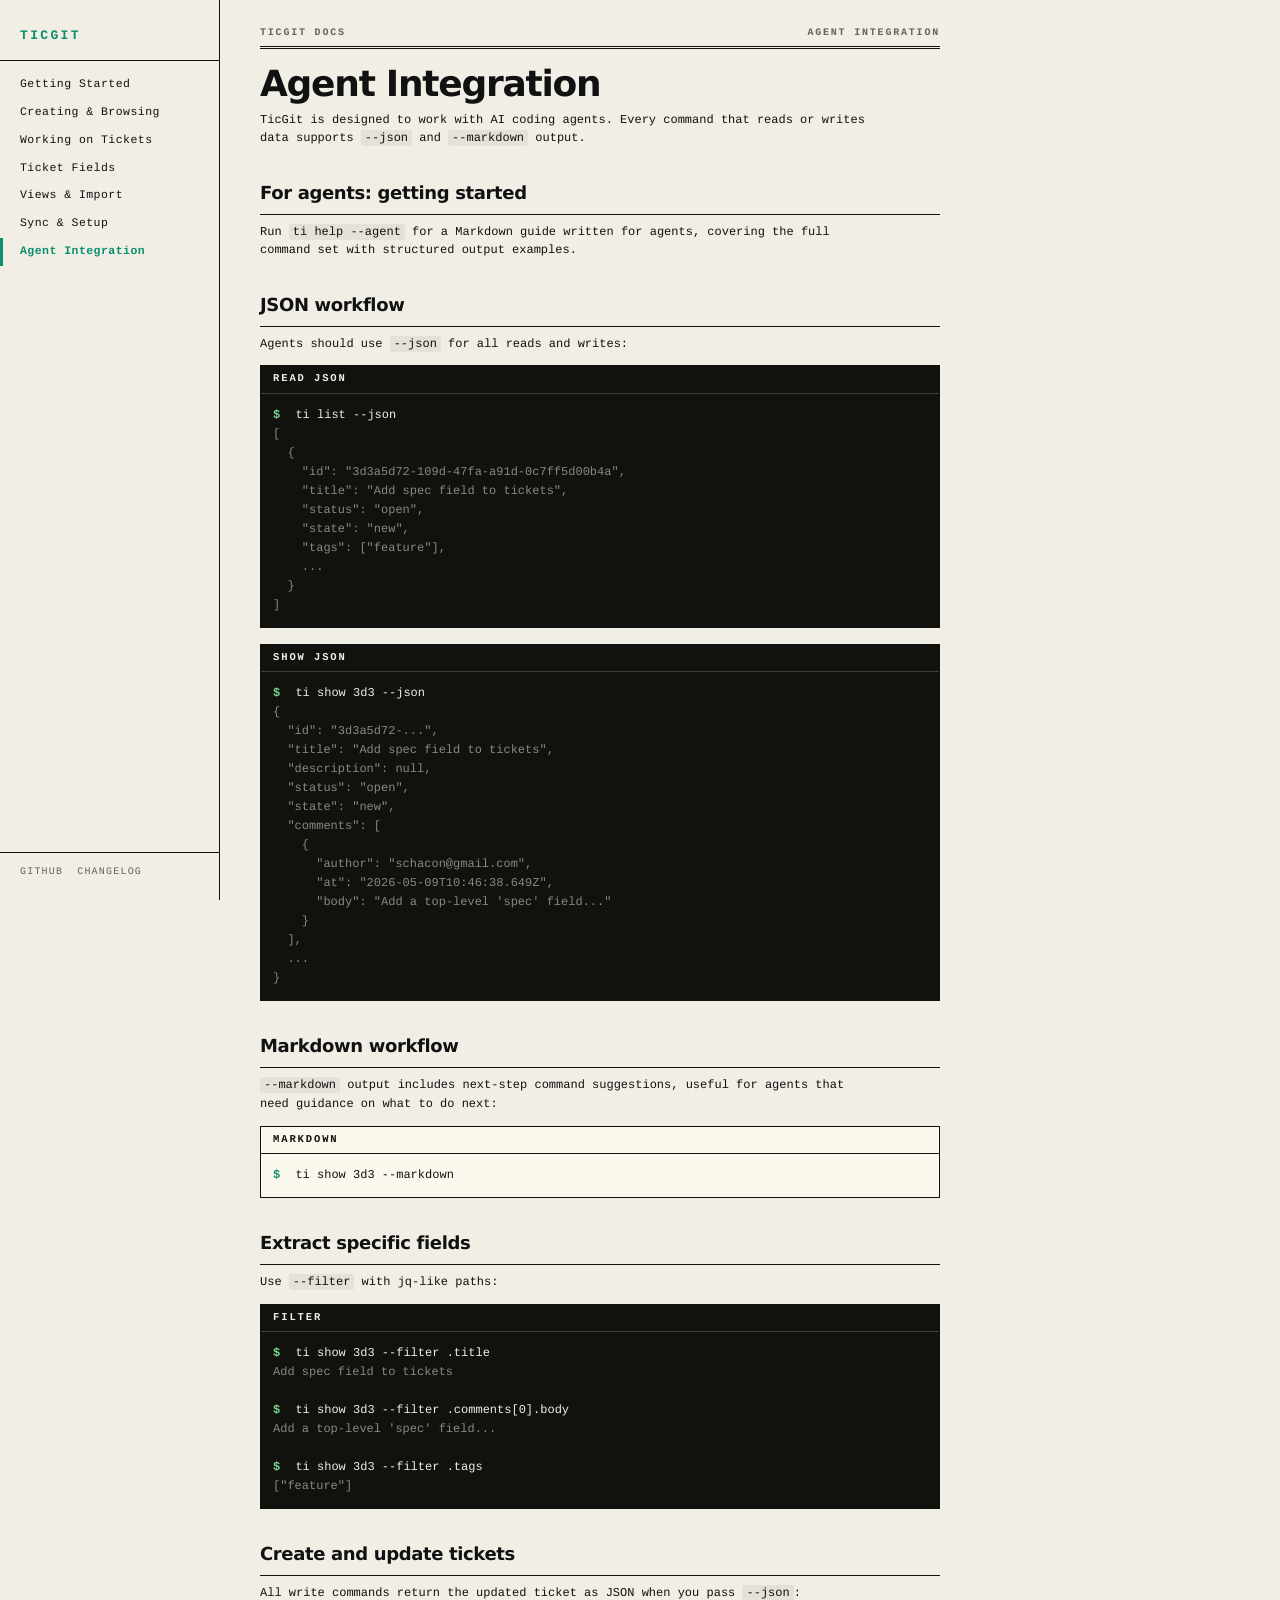
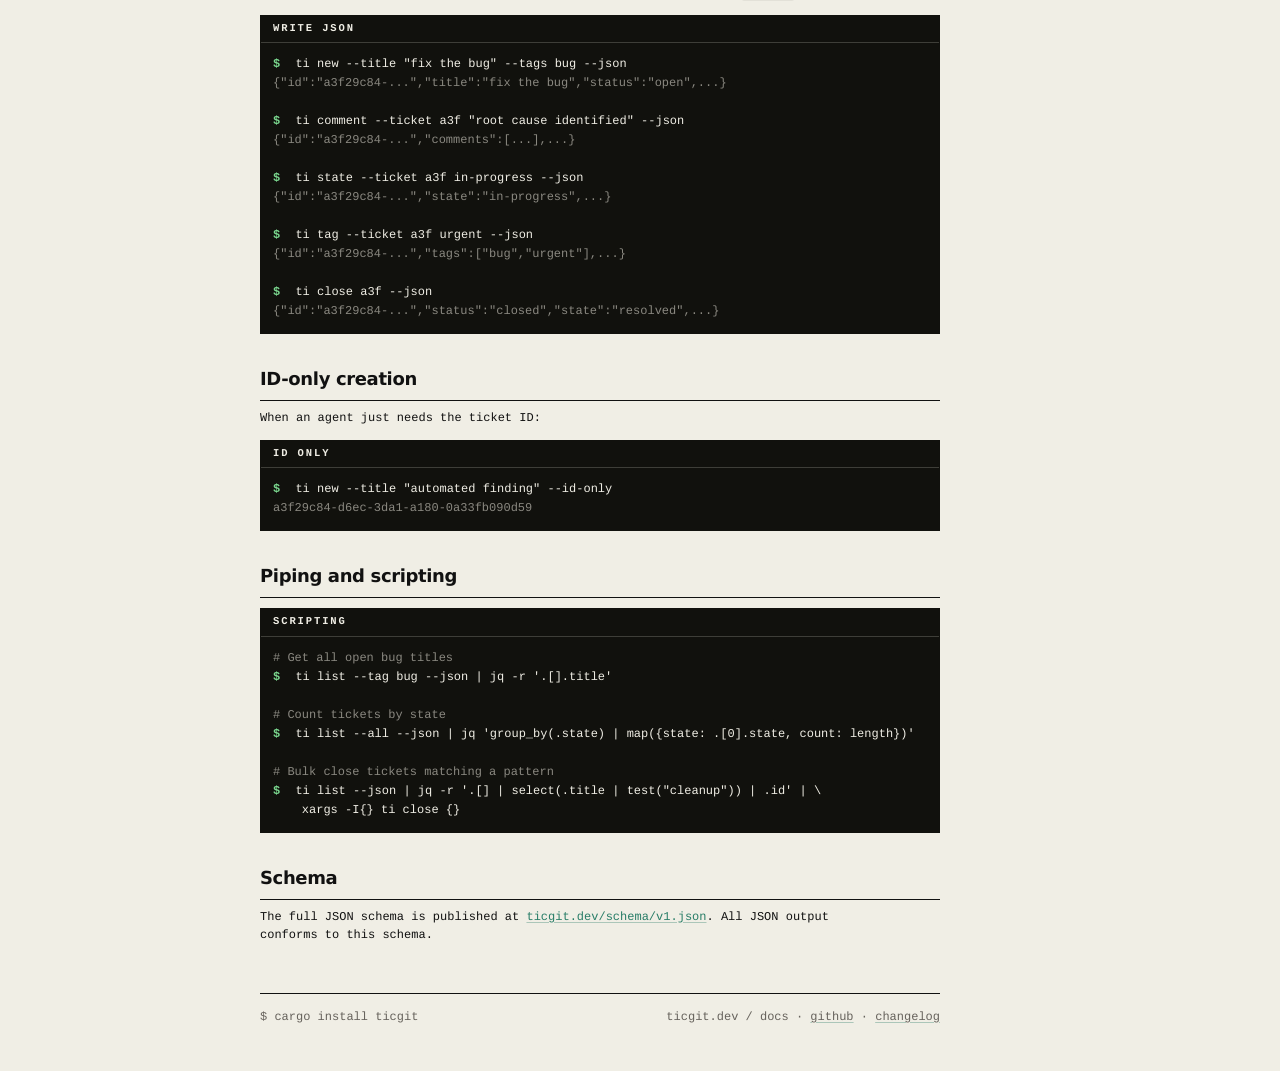
==== docs/docs/agents.html @ 960b979c "Redo docs as HTML pages with sidebar navigation Replaces the markdown files with styled HTML pages m" ====
<!doctype html>
<html lang="en">
  <head>
    <meta charset="utf-8" />
    <meta name="viewport" content="width=device-width, initial-scale=1" />
    <title>agent integration - ticgit docs</title>
    <link rel="stylesheet" href="style.css" />
  </head>
  <body>
    <button class="menu-toggle" onclick="document.querySelector('.sidebar').classList.toggle('open')">MENU</button>
    <div class="layout">
      <nav class="sidebar">
        <a class="sidebar-title" href="../index.html">TICGIT</a>
        <ul>
          <li><a href="getting-started.html">Getting Started</a></li>
          <li><a href="creating-tickets.html">Creating &amp; Browsing</a></li>
          <li><a href="working-on-tickets.html">Working on Tickets</a></li>
          <li><a href="ticket-fields.html">Ticket Fields</a></li>
          <li><a href="views-and-import.html">Views &amp; Import</a></li>
          <li><a href="sync-and-setup.html">Sync &amp; Setup</a></li>
          <li class="active"><a href="agents.html">Agent Integration</a></li>
        </ul>
        <div class="sidebar-footer">
          <a href="https://github.com/schacon/ticgit">github</a>
          <a href="https://github.com/schacon/ticgit/releases">changelog</a>
        </div>
      </nav>

      <main class="content">
        <header class="doc-header">
          <div class="topline">
            <span>TICGIT DOCS</span>
            <span>AGENT INTEGRATION</span>
          </div>
        </header>

        <h1>Agent Integration</h1>
        <p>TicGit is designed to work with AI coding agents. Every command that reads or writes data supports <code>--json</code> and <code>--markdown</code> output.</p>

        <h2>For agents: getting started</h2>
        <p>Run <code>ti help --agent</code> for a Markdown guide written for agents, covering the full command set with structured output examples.</p>

        <h2>JSON workflow</h2>
        <p>Agents should use <code>--json</code> for all reads and writes:</p>

        <div class="terminal dark">
          <div class="term-header"><span>READ JSON</span></div>
          <div class="term-body">
            <div class="line"><span class="prompt">$</span> ti list --json</div>
            <div class="line dim">[</div>
            <div class="line dim">&nbsp;&nbsp;{</div>
            <div class="line dim">&nbsp;&nbsp;&nbsp;&nbsp;"id": "3d3a5d72-109d-47fa-a91d-0c7ff5d00b4a",</div>
            <div class="line dim">&nbsp;&nbsp;&nbsp;&nbsp;"title": "Add spec field to tickets",</div>
            <div class="line dim">&nbsp;&nbsp;&nbsp;&nbsp;"status": "open",</div>
            <div class="line dim">&nbsp;&nbsp;&nbsp;&nbsp;"state": "new",</div>
            <div class="line dim">&nbsp;&nbsp;&nbsp;&nbsp;"tags": ["feature"],</div>
            <div class="line dim">&nbsp;&nbsp;&nbsp;&nbsp;...</div>
            <div class="line dim">&nbsp;&nbsp;}</div>
            <div class="line dim">]</div>
          </div>
        </div>

        <div class="terminal dark">
          <div class="term-header"><span>SHOW JSON</span></div>
          <div class="term-body">
            <div class="line"><span class="prompt">$</span> ti show 3d3 --json</div>
            <div class="line dim">{</div>
            <div class="line dim">&nbsp;&nbsp;"id": "3d3a5d72-...",</div>
            <div class="line dim">&nbsp;&nbsp;"title": "Add spec field to tickets",</div>
            <div class="line dim">&nbsp;&nbsp;"description": null,</div>
            <div class="line dim">&nbsp;&nbsp;"status": "open",</div>
            <div class="line dim">&nbsp;&nbsp;"state": "new",</div>
            <div class="line dim">&nbsp;&nbsp;"comments": [</div>
            <div class="line dim">&nbsp;&nbsp;&nbsp;&nbsp;{</div>
            <div class="line dim">&nbsp;&nbsp;&nbsp;&nbsp;&nbsp;&nbsp;"author": "schacon@gmail.com",</div>
            <div class="line dim">&nbsp;&nbsp;&nbsp;&nbsp;&nbsp;&nbsp;"at": "2026-05-09T10:46:38.649Z",</div>
            <div class="line dim">&nbsp;&nbsp;&nbsp;&nbsp;&nbsp;&nbsp;"body": "Add a top-level 'spec' field..."</div>
            <div class="line dim">&nbsp;&nbsp;&nbsp;&nbsp;}</div>
            <div class="line dim">&nbsp;&nbsp;],</div>
            <div class="line dim">&nbsp;&nbsp;...</div>
            <div class="line dim">}</div>
          </div>
        </div>

        <h2>Markdown workflow</h2>
        <p><code>--markdown</code> output includes next-step command suggestions, useful for agents that need guidance on what to do next:</p>

        <div class="terminal">
          <div class="term-header"><span>MARKDOWN</span></div>
          <div class="term-body">
            <div class="line"><span class="prompt">$</span> ti show 3d3 --markdown</div>
          </div>
        </div>

        <h2>Extract specific fields</h2>
        <p>Use <code>--filter</code> with jq-like paths:</p>

        <div class="terminal dark">
          <div class="term-header"><span>FILTER</span></div>
          <div class="term-body">
            <div class="line"><span class="prompt">$</span> ti show 3d3 --filter .title</div>
            <div class="line dim">Add spec field to tickets</div>
            <div class="line">&nbsp;</div>
            <div class="line"><span class="prompt">$</span> ti show 3d3 --filter .comments[0].body</div>
            <div class="line dim">Add a top-level 'spec' field...</div>
            <div class="line">&nbsp;</div>
            <div class="line"><span class="prompt">$</span> ti show 3d3 --filter .tags</div>
            <div class="line dim">["feature"]</div>
          </div>
        </div>

        <h2>Create and update tickets</h2>
        <p>All write commands return the updated ticket as JSON when you pass <code>--json</code>:</p>

        <div class="terminal dark">
          <div class="term-header"><span>WRITE JSON</span></div>
          <div class="term-body">
            <div class="line"><span class="prompt">$</span> ti new --title "fix the bug" --tags bug --json</div>
            <div class="line dim">{"id":"a3f29c84-...","title":"fix the bug","status":"open",...}</div>
            <div class="line">&nbsp;</div>
            <div class="line"><span class="prompt">$</span> ti comment --ticket a3f "root cause identified" --json</div>
            <div class="line dim">{"id":"a3f29c84-...","comments":[...],...}</div>
            <div class="line">&nbsp;</div>
            <div class="line"><span class="prompt">$</span> ti state --ticket a3f in-progress --json</div>
            <div class="line dim">{"id":"a3f29c84-...","state":"in-progress",...}</div>
            <div class="line">&nbsp;</div>
            <div class="line"><span class="prompt">$</span> ti tag --ticket a3f urgent --json</div>
            <div class="line dim">{"id":"a3f29c84-...","tags":["bug","urgent"],...}</div>
            <div class="line">&nbsp;</div>
            <div class="line"><span class="prompt">$</span> ti close a3f --json</div>
            <div class="line dim">{"id":"a3f29c84-...","status":"closed","state":"resolved",...}</div>
          </div>
        </div>

        <h2>ID-only creation</h2>
        <p>When an agent just needs the ticket ID:</p>

        <div class="terminal dark">
          <div class="term-header"><span>ID ONLY</span></div>
          <div class="term-body">
            <div class="line"><span class="prompt">$</span> ti new --title "automated finding" --id-only</div>
            <div class="line dim">a3f29c84-d6ec-3da1-a180-0a33fb090d59</div>
          </div>
        </div>

        <h2>Piping and scripting</h2>

        <div class="terminal dark">
          <div class="term-header"><span>SCRIPTING</span></div>
          <div class="term-body">
            <div class="line dim"># Get all open bug titles</div>
            <div class="line"><span class="prompt">$</span> ti list --tag bug --json | jq -r '.[].title'</div>
            <div class="line">&nbsp;</div>
            <div class="line dim"># Count tickets by state</div>
            <div class="line"><span class="prompt">$</span> ti list --all --json | jq 'group_by(.state) | map({state: .[0].state, count: length})'</div>
            <div class="line">&nbsp;</div>
            <div class="line dim"># Bulk close tickets matching a pattern</div>
            <div class="line"><span class="prompt">$</span> ti list --json | jq -r '.[] | select(.title | test("cleanup")) | .id' | \</div>
            <div class="line">&nbsp;&nbsp;&nbsp;&nbsp;xargs -I{} ti close {}</div>
          </div>
        </div>

        <h2>Schema</h2>
        <p>The full JSON schema is published at <a href="https://ticgit.dev/schema/v1.json">ticgit.dev/schema/v1.json</a>. All JSON output conforms to this schema.</p>

        <footer class="doc-footer">
          <span>$ cargo install ticgit</span>
          <span>ticgit.dev / docs &middot; <a href="https://github.com/schacon/ticgit">github</a> &middot; <a href="https://github.com/schacon/ticgit/releases">changelog</a></span>
        </footer>
      </main>
    </div>
  </body>
</html>
---- docs/docs/style.css ----
:root {
  --paper: #f0eee5;
  --card: #fbf9ee;
  --ink: #111;
  --muted: #66625c;
  --rule: #111;
  --green: #0b8f6f;
  --blue: #5da5d8;
  --mono:
    ui-monospace, SFMono-Regular, Menlo, Monaco, Consolas,
    "Liberation Mono", monospace;
  --sans:
    Inter, ui-sans-serif, system-ui, -apple-system, BlinkMacSystemFont,
    "Segoe UI", sans-serif;
  --sidebar-w: 220px;
}

* { box-sizing: border-box; }

html {
  background: var(--paper);
  color: var(--ink);
}

body {
  margin: 0;
  background: var(--paper);
  font-family: var(--mono);
  font-size: 12px;
  line-height: 1.55;
  -webkit-font-smoothing: antialiased;
  text-rendering: geometricPrecision;
}

/* ---------- layout ---------- */

.layout {
  display: flex;
  min-height: 100vh;
}

/* ---------- sidebar ---------- */

.sidebar {
  position: sticky;
  top: 0;
  align-self: flex-start;
  width: var(--sidebar-w);
  min-width: var(--sidebar-w);
  height: 100vh;
  padding: 26px 0 20px;
  border-right: 1px solid var(--rule);
  display: flex;
  flex-direction: column;
  overflow-y: auto;
}

.sidebar-title {
  display: block;
  padding: 0 20px 14px;
  font-weight: 700;
  font-size: 13px;
  letter-spacing: 0.18em;
  text-transform: uppercase;
  color: var(--green);
  text-decoration: none;
  border-bottom: 1px solid var(--rule);
}

.sidebar ul {
  list-style: none;
  margin: 0;
  padding: 10px 0;
  flex: 1;
}

.sidebar li {
  margin: 0;
}

.sidebar li a {
  display: block;
  padding: 5px 20px;
  color: var(--ink);
  text-decoration: none;
  font-size: 11.5px;
  letter-spacing: 0.04em;
}

.sidebar li a:hover {
  background: rgba(11, 143, 111, 0.08);
}

.sidebar li.active a {
  font-weight: 700;
  color: var(--green);
  border-left: 3px solid var(--green);
  padding-left: 17px;
}

.sidebar-footer {
  border-top: 1px solid var(--rule);
  padding: 12px 20px 0;
  display: flex;
  gap: 14px;
}

.sidebar-footer a {
  color: var(--muted);
  text-decoration: none;
  font-size: 10px;
  letter-spacing: 0.12em;
  text-transform: uppercase;
}

.sidebar-footer a:hover {
  color: var(--ink);
}

/* ---------- content ---------- */

.content {
  flex: 1;
  min-width: 0;
  max-width: 760px;
  padding: 26px 40px 44px;
}

.doc-header .topline {
  display: flex;
  justify-content: space-between;
  align-items: baseline;
  gap: 24px;
  border-bottom: 3px double var(--rule);
  padding-bottom: 4px;
  font-weight: 700;
  font-size: 10px;
  letter-spacing: 0.18em;
  text-transform: uppercase;
  color: var(--muted);
}

h1 {
  margin: 18px 0 8px;
  font-family: var(--sans);
  font-size: clamp(28px, 4vw, 36px);
  line-height: 1;
  letter-spacing: -0.035em;
  font-weight: 750;
}

h2 {
  margin: 32px 0 8px;
  font-family: var(--sans);
  font-size: 18px;
  font-weight: 700;
  letter-spacing: -0.02em;
  padding-bottom: 6px;
  border-bottom: 1px solid var(--rule);
}

h3 {
  margin: 20px 0 6px;
  font-family: var(--sans);
  font-size: 14px;
  font-weight: 700;
  letter-spacing: -0.01em;
  color: var(--muted);
  text-transform: uppercase;
  letter-spacing: 0.08em;
  font-size: 11px;
}

p {
  margin: 8px 0 12px;
  max-width: 620px;
}

code {
  font-family: var(--mono);
  font-size: inherit;
  background: rgba(17, 17, 13, 0.06);
  padding: 1px 4px;
  border-radius: 2px;
}

a {
  color: #287d67;
  text-decoration-color: rgba(40, 125, 103, 0.35);
  text-underline-offset: 0.16em;
}

/* ---------- terminal blocks ---------- */

.terminal {
  border: 1px solid var(--rule);
  background: var(--card);
  margin: 10px 0 16px;
}

.terminal.dark {
  background: #11110d;
  color: #f0eee5;
  border-color: #11110d;
}

.term-header {
  display: flex;
  justify-content: space-between;
  gap: 12px;
  border-bottom: 1px solid currentColor;
  padding: 7px 12px;
  font-weight: 700;
  line-height: 1.2;
  font-size: 10.5px;
  letter-spacing: 0.18em;
  text-transform: uppercase;
}

.terminal.dark .term-header {
  border-bottom-color: rgba(240, 238, 229, 0.2);
}

.term-body {
  padding: 12px;
}

.line {
  min-height: 19px;
  white-space: pre-wrap;
  word-break: break-all;
}

.prompt {
  color: #7bd88f;
  font-weight: 700;
  margin-right: 8px;
}

.terminal:not(.dark) .prompt {
  color: var(--green);
}

.dim {
  color: var(--muted);
}

.terminal.dark .dim {
  color: #8a8880;
}

.ok {
  color: #7bd88f;
}

.id {
  font-weight: 700;
  text-decoration: underline;
}

.terminal.dark .id,
.terminal.dark .ref {
  color: var(--blue);
}

/* ---------- tables ---------- */

table {
  border-collapse: collapse;
  margin: 10px 0 16px;
  font-size: 12px;
  width: 100%;
}

th {
  text-align: left;
  font-weight: 700;
  padding: 6px 10px;
  border-bottom: 2px solid var(--rule);
  letter-spacing: 0.08em;
  text-transform: uppercase;
  font-size: 10px;
  color: var(--muted);
}

td {
  padding: 5px 10px;
  border-bottom: 1px dashed #b9b5aa;
}

td code {
  background: none;
  padding: 0;
}

/* ---------- lists ---------- */

ul, ol {
  margin: 8px 0 12px;
  padding-left: 22px;
}

li {
  margin: 3px 0;
}

/* ---------- footer ---------- */

.doc-footer {
  display: flex;
  justify-content: space-between;
  gap: 16px;
  border-top: 1px solid var(--rule);
  padding-top: 14px;
  margin-top: 48px;
  color: var(--muted);
}

.doc-footer a {
  color: var(--muted);
}

/* ---------- responsive ---------- */

@media (max-width: 820px) {
  .sidebar {
    position: fixed;
    left: -260px;
    z-index: 100;
    background: var(--paper);
    transition: left 0.2s;
    width: 260px;
    min-width: 260px;
  }

  .sidebar.open {
    left: 0;
    box-shadow: 4px 0 24px rgba(0,0,0,0.12);
  }

  .content {
    padding: 22px 16px 34px;
  }

  .menu-toggle {
    display: block;
  }

  .doc-footer {
    flex-direction: column;
  }
}

@media (min-width: 821px) {
  .menu-toggle {
    display: none;
  }
}

.menu-toggle {
  position: fixed;
  top: 10px;
  left: 10px;
  z-index: 101;
  background: var(--paper);
  border: 1px solid var(--rule);
  padding: 4px 8px;
  font-family: var(--mono);
  font-size: 12px;
  cursor: pointer;
  letter-spacing: 0.12em;
}
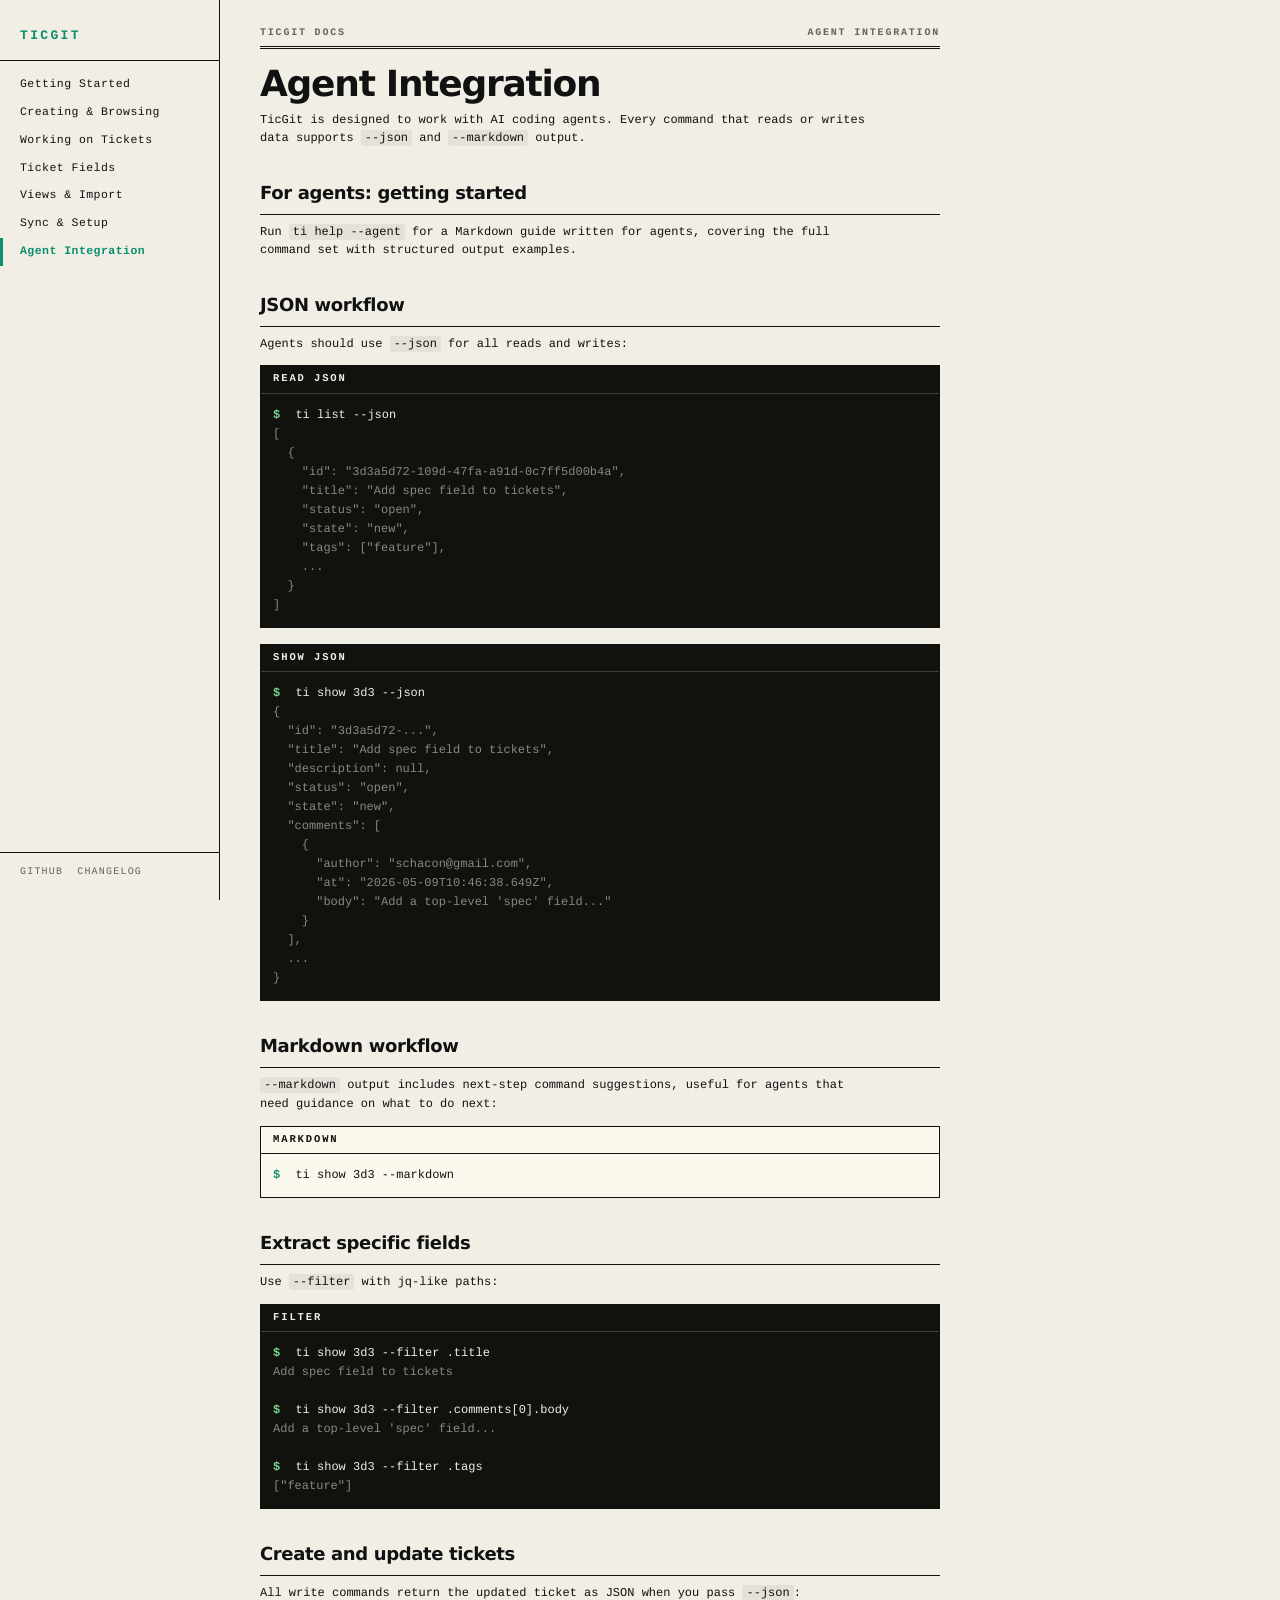
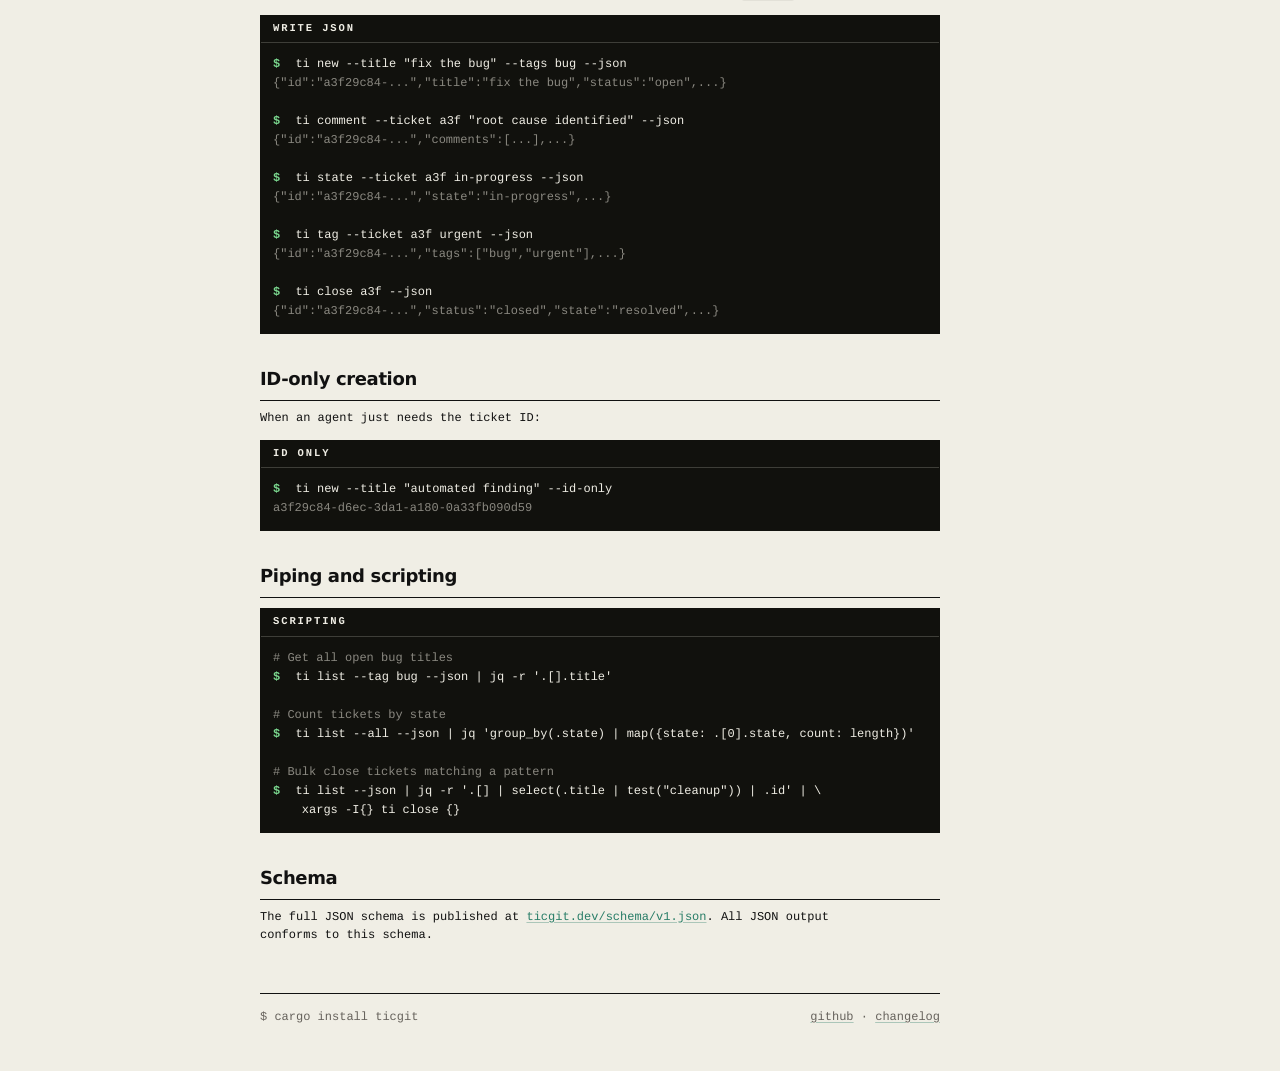
==== commit 4de39493: "Clean up site footers: remove non-linked text Co-Authored-By: Claude Opus 4.6 <noreply@anthropic.com" ====
--- a/docs/docs/agents.html
+++ b/docs/docs/agents.html
@@ -165,7 +165,7 @@
 
         <footer class="doc-footer">
           <span>$ cargo install ticgit</span>
-          <span>ticgit.dev / docs &middot; <a href="https://github.com/schacon/ticgit">github</a> &middot; <a href="https://github.com/schacon/ticgit/releases">changelog</a></span>
+          <span><a href="https://github.com/schacon/ticgit">github</a> &middot; <a href="https://github.com/schacon/ticgit/releases">changelog</a></span>
         </footer>
       </main>
     </div>
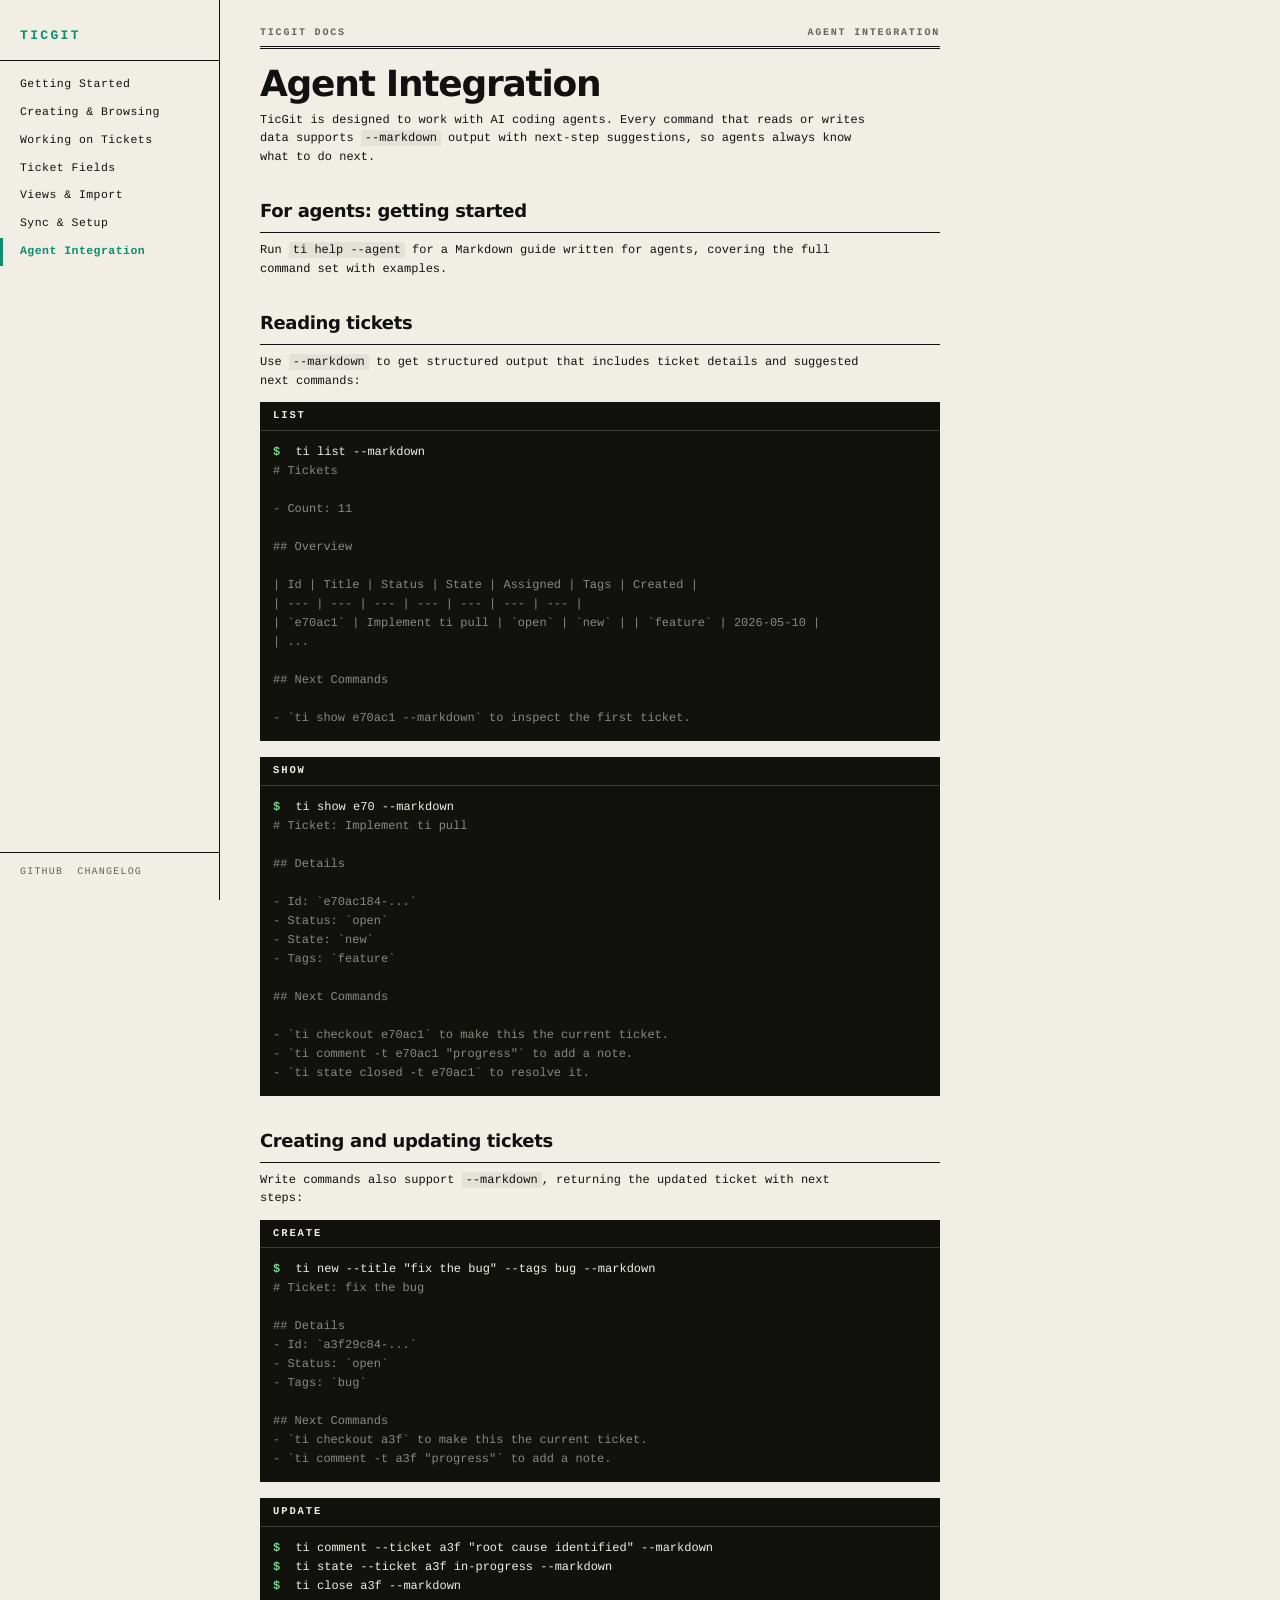
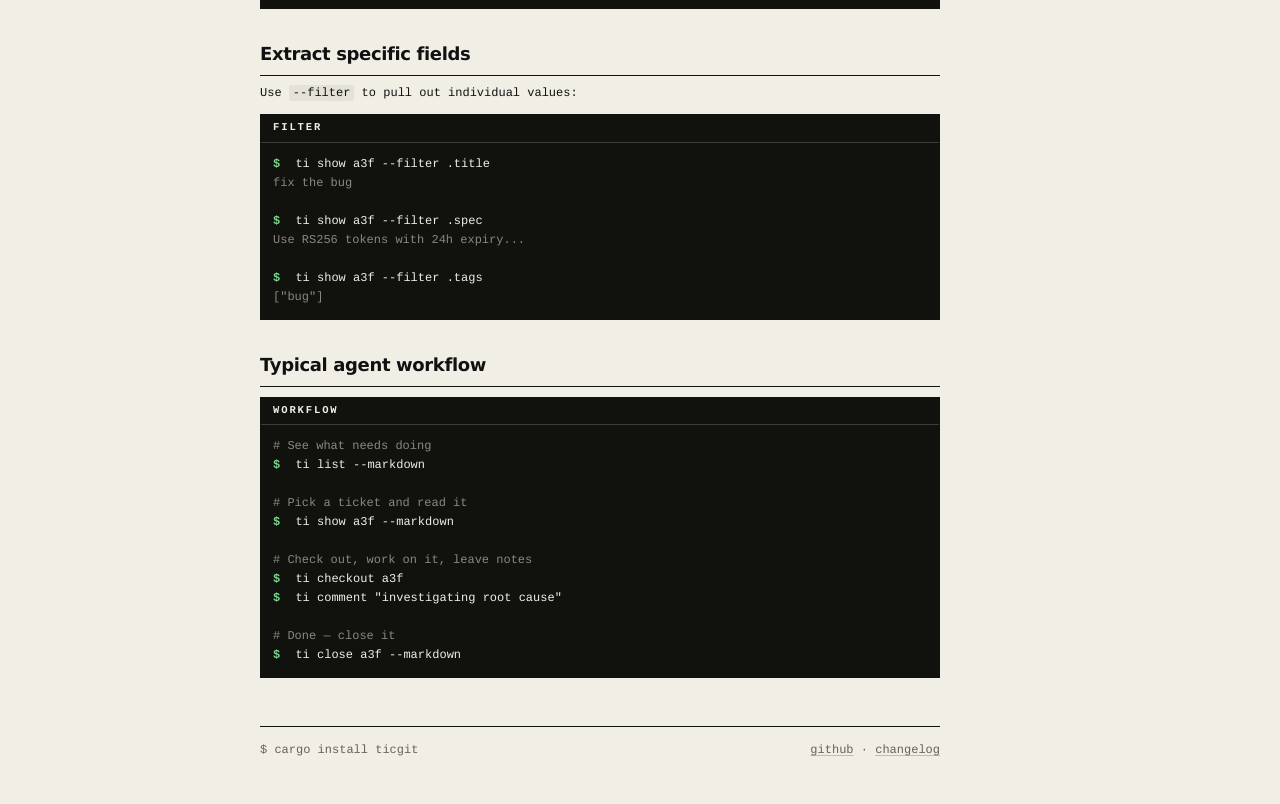
==== commit eb37ba80: "Rewrite agent docs to focus on --markdown over --json Remove JSON examples and jq scripting from age" ====
--- a/docs/docs/agents.html
+++ b/docs/docs/agents.html
@@ -35,133 +35,121 @@
         </header>
 
         <h1>Agent Integration</h1>
-        <p>TicGit is designed to work with AI coding agents. Every command that reads or writes data supports <code>--json</code> and <code>--markdown</code> output.</p>
+        <p>TicGit is designed to work with AI coding agents. Every command that reads or writes data supports <code>--markdown</code> output with next-step suggestions, so agents always know what to do next.</p>
 
         <h2>For agents: getting started</h2>
-        <p>Run <code>ti help --agent</code> for a Markdown guide written for agents, covering the full command set with structured output examples.</p>
+        <p>Run <code>ti help --agent</code> for a Markdown guide written for agents, covering the full command set with examples.</p>
 
-        <h2>JSON workflow</h2>
-        <p>Agents should use <code>--json</code> for all reads and writes:</p>
+        <h2>Reading tickets</h2>
+        <p>Use <code>--markdown</code> to get structured output that includes ticket details and suggested next commands:</p>
 
         <div class="terminal dark">
-          <div class="term-header"><span>READ JSON</span></div>
+          <div class="term-header"><span>LIST</span></div>
           <div class="term-body">
-            <div class="line"><span class="prompt">$</span> ti list --json</div>
-            <div class="line dim">[</div>
-            <div class="line dim">&nbsp;&nbsp;{</div>
-            <div class="line dim">&nbsp;&nbsp;&nbsp;&nbsp;"id": "3d3a5d72-109d-47fa-a91d-0c7ff5d00b4a",</div>
-            <div class="line dim">&nbsp;&nbsp;&nbsp;&nbsp;"title": "Add spec field to tickets",</div>
-            <div class="line dim">&nbsp;&nbsp;&nbsp;&nbsp;"status": "open",</div>
-            <div class="line dim">&nbsp;&nbsp;&nbsp;&nbsp;"state": "new",</div>
-            <div class="line dim">&nbsp;&nbsp;&nbsp;&nbsp;"tags": ["feature"],</div>
-            <div class="line dim">&nbsp;&nbsp;&nbsp;&nbsp;...</div>
-            <div class="line dim">&nbsp;&nbsp;}</div>
-            <div class="line dim">]</div>
+            <div class="line"><span class="prompt">$</span> ti list --markdown</div>
+            <div class="line dim"># Tickets</div>
+            <div class="line dim">&nbsp;</div>
+            <div class="line dim">- Count: 11</div>
+            <div class="line dim">&nbsp;</div>
+            <div class="line dim">## Overview</div>
+            <div class="line dim">&nbsp;</div>
+            <div class="line dim">| Id | Title | Status | State | Assigned | Tags | Created |</div>
+            <div class="line dim">| --- | --- | --- | --- | --- | --- | --- |</div>
+            <div class="line dim">| `e70ac1` | Implement ti pull | `open` | `new` | | `feature` | 2026-05-10 |</div>
+            <div class="line dim">| ...</div>
+            <div class="line dim">&nbsp;</div>
+            <div class="line dim">## Next Commands</div>
+            <div class="line dim">&nbsp;</div>
+            <div class="line dim">- `ti show e70ac1 --markdown` to inspect the first ticket.</div>
           </div>
         </div>
 
         <div class="terminal dark">
-          <div class="term-header"><span>SHOW JSON</span></div>
+          <div class="term-header"><span>SHOW</span></div>
           <div class="term-body">
-            <div class="line"><span class="prompt">$</span> ti show 3d3 --json</div>
-            <div class="line dim">{</div>
-            <div class="line dim">&nbsp;&nbsp;"id": "3d3a5d72-...",</div>
-            <div class="line dim">&nbsp;&nbsp;"title": "Add spec field to tickets",</div>
-            <div class="line dim">&nbsp;&nbsp;"description": null,</div>
-            <div class="line dim">&nbsp;&nbsp;"status": "open",</div>
-            <div class="line dim">&nbsp;&nbsp;"state": "new",</div>
-            <div class="line dim">&nbsp;&nbsp;"comments": [</div>
-            <div class="line dim">&nbsp;&nbsp;&nbsp;&nbsp;{</div>
-            <div class="line dim">&nbsp;&nbsp;&nbsp;&nbsp;&nbsp;&nbsp;"author": "schacon@gmail.com",</div>
-            <div class="line dim">&nbsp;&nbsp;&nbsp;&nbsp;&nbsp;&nbsp;"at": "2026-05-09T10:46:38.649Z",</div>
-            <div class="line dim">&nbsp;&nbsp;&nbsp;&nbsp;&nbsp;&nbsp;"body": "Add a top-level 'spec' field..."</div>
-            <div class="line dim">&nbsp;&nbsp;&nbsp;&nbsp;}</div>
-            <div class="line dim">&nbsp;&nbsp;],</div>
-            <div class="line dim">&nbsp;&nbsp;...</div>
-            <div class="line dim">}</div>
+            <div class="line"><span class="prompt">$</span> ti show e70 --markdown</div>
+            <div class="line dim"># Ticket: Implement ti pull</div>
+            <div class="line dim">&nbsp;</div>
+            <div class="line dim">## Details</div>
+            <div class="line dim">&nbsp;</div>
+            <div class="line dim">- Id: `e70ac184-...`</div>
+            <div class="line dim">- Status: `open`</div>
+            <div class="line dim">- State: `new`</div>
+            <div class="line dim">- Tags: `feature`</div>
+            <div class="line dim">&nbsp;</div>
+            <div class="line dim">## Next Commands</div>
+            <div class="line dim">&nbsp;</div>
+            <div class="line dim">- `ti checkout e70ac1` to make this the current ticket.</div>
+            <div class="line dim">- `ti comment -t e70ac1 "progress"` to add a note.</div>
+            <div class="line dim">- `ti state closed -t e70ac1` to resolve it.</div>
           </div>
         </div>
 
-        <h2>Markdown workflow</h2>
-        <p><code>--markdown</code> output includes next-step command suggestions, useful for agents that need guidance on what to do next:</p>
+        <h2>Creating and updating tickets</h2>
+        <p>Write commands also support <code>--markdown</code>, returning the updated ticket with next steps:</p>
 
-        <div class="terminal">
-          <div class="term-header"><span>MARKDOWN</span></div>
+        <div class="terminal dark">
+          <div class="term-header"><span>CREATE</span></div>
           <div class="term-body">
-            <div class="line"><span class="prompt">$</span> ti show 3d3 --markdown</div>
+            <div class="line"><span class="prompt">$</span> ti new --title "fix the bug" --tags bug --markdown</div>
+            <div class="line dim"># Ticket: fix the bug</div>
+            <div class="line dim">&nbsp;</div>
+            <div class="line dim">## Details</div>
+            <div class="line dim">- Id: `a3f29c84-...`</div>
+            <div class="line dim">- Status: `open`</div>
+            <div class="line dim">- Tags: `bug`</div>
+            <div class="line dim">&nbsp;</div>
+            <div class="line dim">## Next Commands</div>
+            <div class="line dim">- `ti checkout a3f` to make this the current ticket.</div>
+            <div class="line dim">- `ti comment -t a3f "progress"` to add a note.</div>
+          </div>
+        </div>
+
+        <div class="terminal dark">
+          <div class="term-header"><span>UPDATE</span></div>
+          <div class="term-body">
+            <div class="line"><span class="prompt">$</span> ti comment --ticket a3f "root cause identified" --markdown</div>
+            <div class="line"><span class="prompt">$</span> ti state --ticket a3f in-progress --markdown</div>
+            <div class="line"><span class="prompt">$</span> ti close a3f --markdown</div>
           </div>
         </div>
 
         <h2>Extract specific fields</h2>
-        <p>Use <code>--filter</code> with jq-like paths:</p>
+        <p>Use <code>--filter</code> to pull out individual values:</p>
 
         <div class="terminal dark">
           <div class="term-header"><span>FILTER</span></div>
           <div class="term-body">
-            <div class="line"><span class="prompt">$</span> ti show 3d3 --filter .title</div>
-            <div class="line dim">Add spec field to tickets</div>
+            <div class="line"><span class="prompt">$</span> ti show a3f --filter .title</div>
+            <div class="line dim">fix the bug</div>
             <div class="line">&nbsp;</div>
-            <div class="line"><span class="prompt">$</span> ti show 3d3 --filter .comments[0].body</div>
-            <div class="line dim">Add a top-level 'spec' field...</div>
+            <div class="line"><span class="prompt">$</span> ti show a3f --filter .spec</div>
+            <div class="line dim">Use RS256 tokens with 24h expiry...</div>
             <div class="line">&nbsp;</div>
-            <div class="line"><span class="prompt">$</span> ti show 3d3 --filter .tags</div>
-            <div class="line dim">["feature"]</div>
+            <div class="line"><span class="prompt">$</span> ti show a3f --filter .tags</div>
+            <div class="line dim">["bug"]</div>
           </div>
         </div>
 
-        <h2>Create and update tickets</h2>
-        <p>All write commands return the updated ticket as JSON when you pass <code>--json</code>:</p>
+        <h2>Typical agent workflow</h2>
 
         <div class="terminal dark">
-          <div class="term-header"><span>WRITE JSON</span></div>
+          <div class="term-header"><span>WORKFLOW</span></div>
           <div class="term-body">
-            <div class="line"><span class="prompt">$</span> ti new --title "fix the bug" --tags bug --json</div>
-            <div class="line dim">{"id":"a3f29c84-...","title":"fix the bug","status":"open",...}</div>
+            <div class="line dim"># See what needs doing</div>
+            <div class="line"><span class="prompt">$</span> ti list --markdown</div>
             <div class="line">&nbsp;</div>
-            <div class="line"><span class="prompt">$</span> ti comment --ticket a3f "root cause identified" --json</div>
-            <div class="line dim">{"id":"a3f29c84-...","comments":[...],...}</div>
+            <div class="line dim"># Pick a ticket and read it</div>
+            <div class="line"><span class="prompt">$</span> ti show a3f --markdown</div>
             <div class="line">&nbsp;</div>
-            <div class="line"><span class="prompt">$</span> ti state --ticket a3f in-progress --json</div>
-            <div class="line dim">{"id":"a3f29c84-...","state":"in-progress",...}</div>
+            <div class="line dim"># Check out, work on it, leave notes</div>
+            <div class="line"><span class="prompt">$</span> ti checkout a3f</div>
+            <div class="line"><span class="prompt">$</span> ti comment "investigating root cause"</div>
             <div class="line">&nbsp;</div>
-            <div class="line"><span class="prompt">$</span> ti tag --ticket a3f urgent --json</div>
-            <div class="line dim">{"id":"a3f29c84-...","tags":["bug","urgent"],...}</div>
-            <div class="line">&nbsp;</div>
-            <div class="line"><span class="prompt">$</span> ti close a3f --json</div>
-            <div class="line dim">{"id":"a3f29c84-...","status":"closed","state":"resolved",...}</div>
+            <div class="line dim"># Done — close it</div>
+            <div class="line"><span class="prompt">$</span> ti close a3f --markdown</div>
           </div>
         </div>
-
-        <h2>ID-only creation</h2>
-        <p>When an agent just needs the ticket ID:</p>
-
-        <div class="terminal dark">
-          <div class="term-header"><span>ID ONLY</span></div>
-          <div class="term-body">
-            <div class="line"><span class="prompt">$</span> ti new --title "automated finding" --id-only</div>
-            <div class="line dim">a3f29c84-d6ec-3da1-a180-0a33fb090d59</div>
-          </div>
-        </div>
-
-        <h2>Piping and scripting</h2>
-
-        <div class="terminal dark">
-          <div class="term-header"><span>SCRIPTING</span></div>
-          <div class="term-body">
-            <div class="line dim"># Get all open bug titles</div>
-            <div class="line"><span class="prompt">$</span> ti list --tag bug --json | jq -r '.[].title'</div>
-            <div class="line">&nbsp;</div>
-            <div class="line dim"># Count tickets by state</div>
-            <div class="line"><span class="prompt">$</span> ti list --all --json | jq 'group_by(.state) | map({state: .[0].state, count: length})'</div>
-            <div class="line">&nbsp;</div>
-            <div class="line dim"># Bulk close tickets matching a pattern</div>
-            <div class="line"><span class="prompt">$</span> ti list --json | jq -r '.[] | select(.title | test("cleanup")) | .id' | \</div>
-            <div class="line">&nbsp;&nbsp;&nbsp;&nbsp;xargs -I{} ti close {}</div>
-          </div>
-        </div>
-
-        <h2>Schema</h2>
-        <p>The full JSON schema is published at <a href="https://ticgit.dev/schema/v1.json">ticgit.dev/schema/v1.json</a>. All JSON output conforms to this schema.</p>
 
         <footer class="doc-footer">
           <span>$ cargo install ticgit</span>
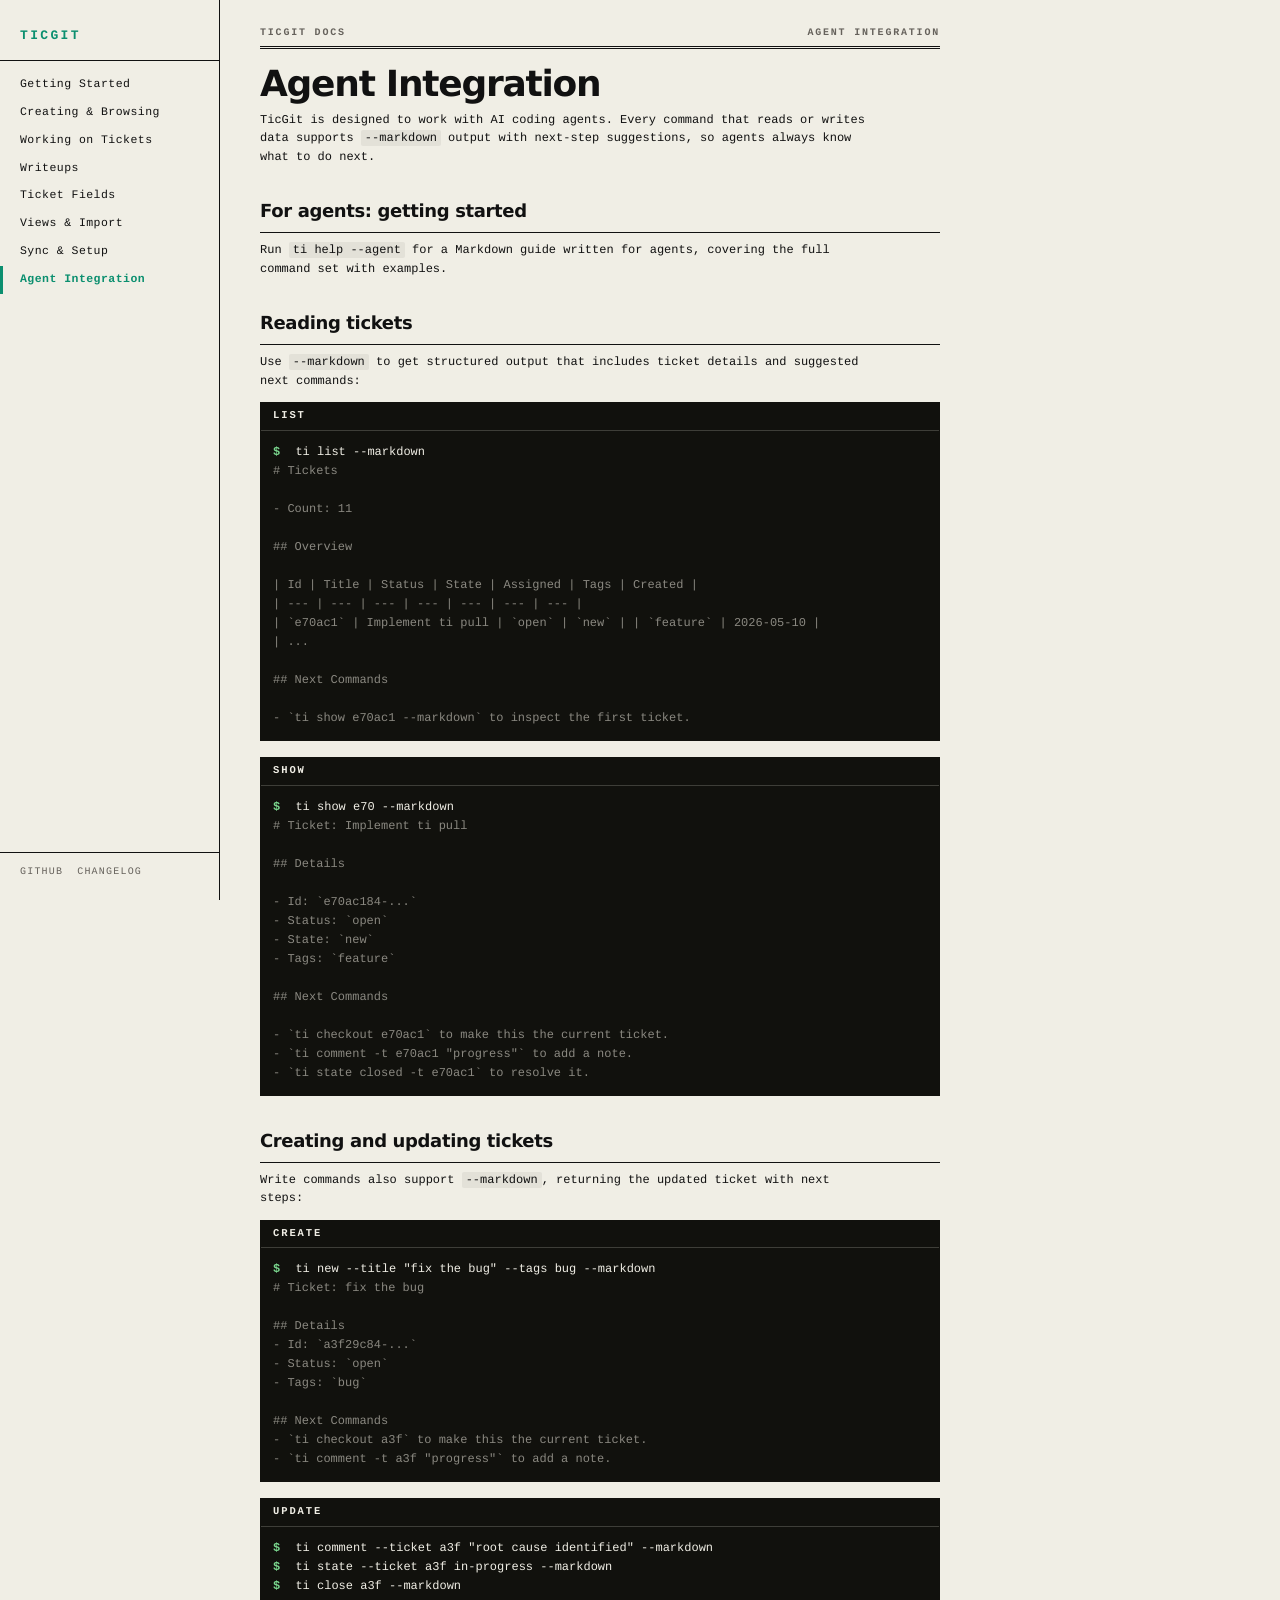
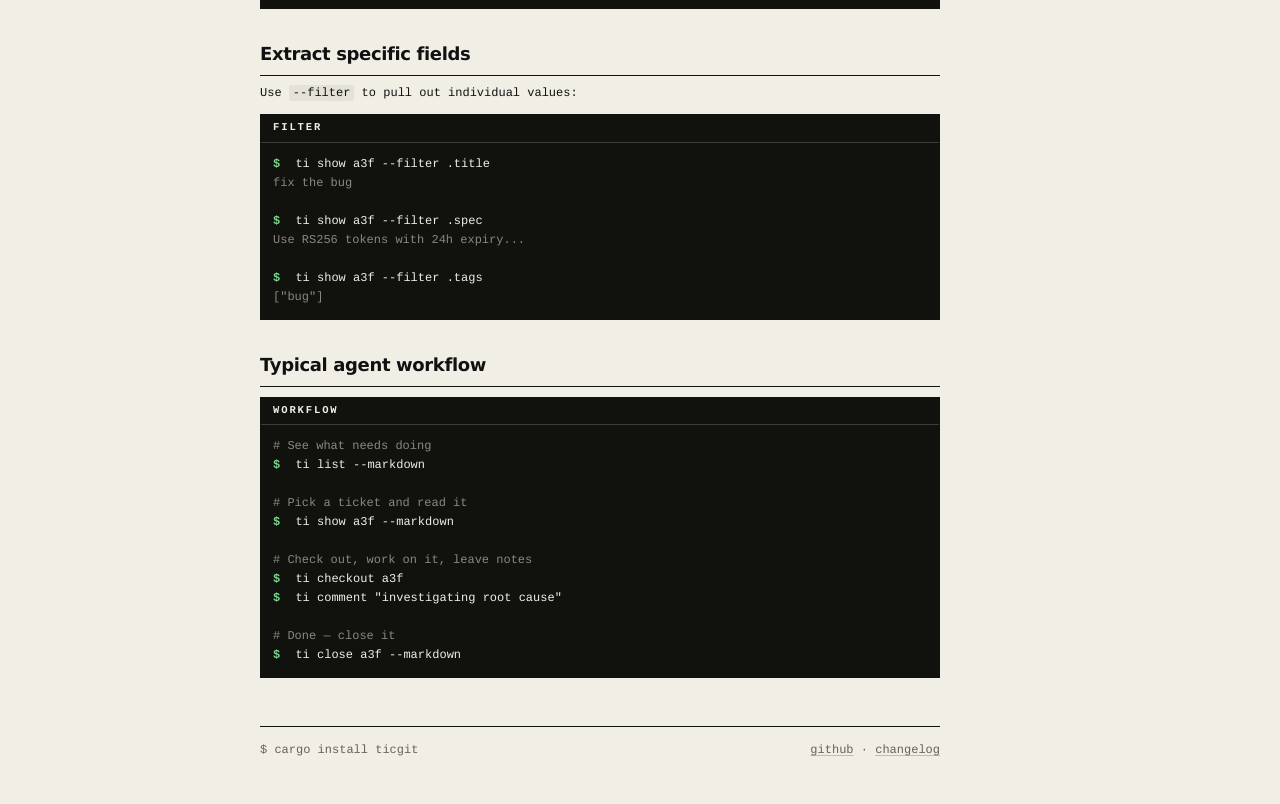
==== commit 4ff79faa: "Add configurable TUI columns and dashboard" ====
--- a/docs/docs/agents.html
+++ b/docs/docs/agents.html
@@ -15,6 +15,7 @@
           <li><a href="getting-started.html">Getting Started</a></li>
           <li><a href="creating-tickets.html">Creating &amp; Browsing</a></li>
           <li><a href="working-on-tickets.html">Working on Tickets</a></li>
+          <li><a href="writeups.html">Writeups</a></li>
           <li><a href="ticket-fields.html">Ticket Fields</a></li>
           <li><a href="views-and-import.html">Views &amp; Import</a></li>
           <li><a href="sync-and-setup.html">Sync &amp; Setup</a></li>
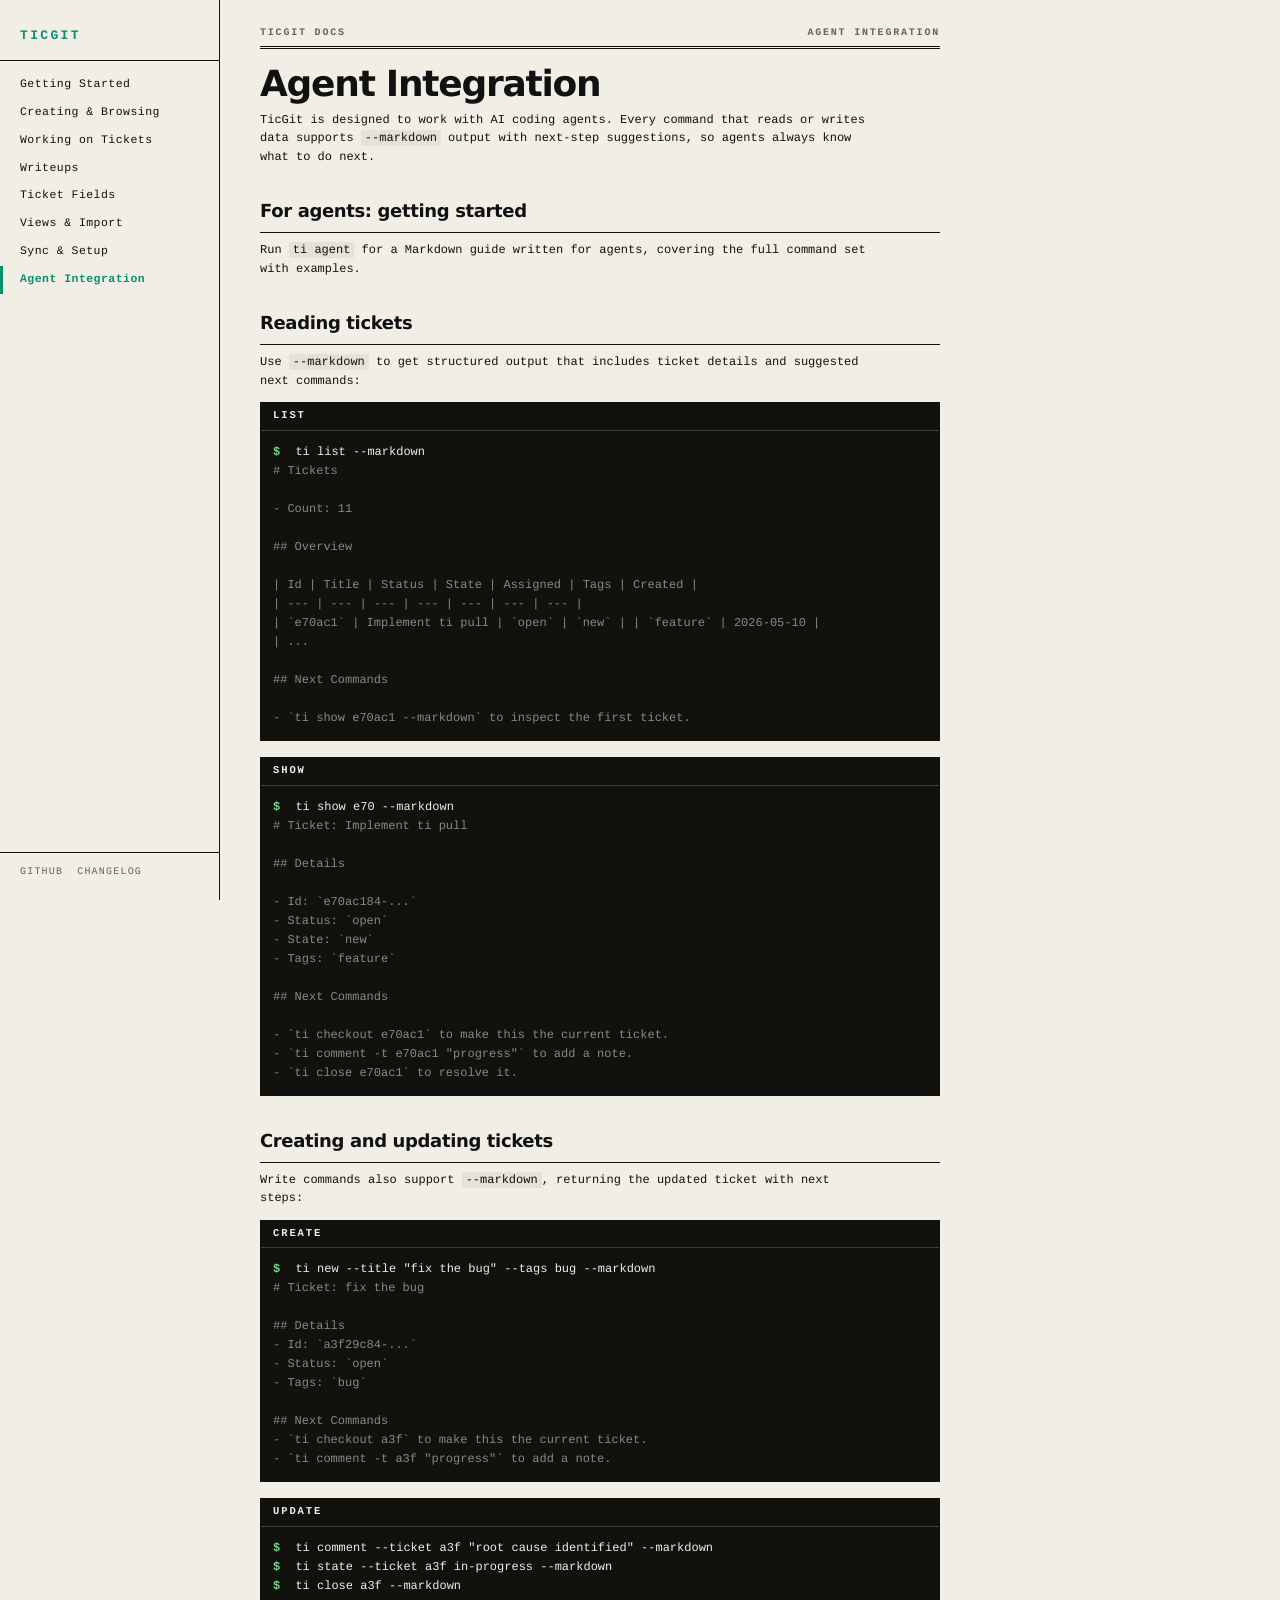
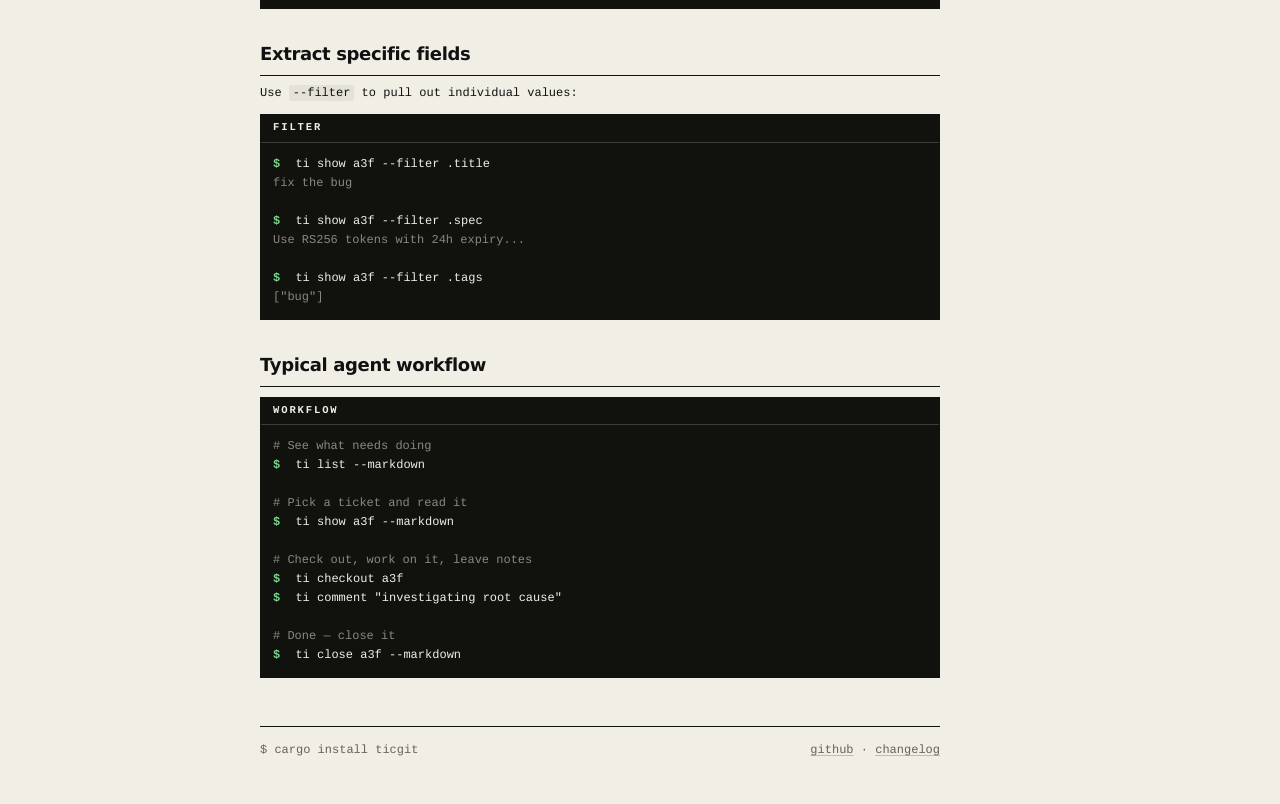
==== commit f339d8ae: "Update docs to match v0.2.2 CLI - ti help --agent → ti agent (agents.html) - ti state closed -t → ti" ====
--- a/docs/docs/agents.html
+++ b/docs/docs/agents.html
@@ -39,7 +39,7 @@
         <p>TicGit is designed to work with AI coding agents. Every command that reads or writes data supports <code>--markdown</code> output with next-step suggestions, so agents always know what to do next.</p>
 
         <h2>For agents: getting started</h2>
-        <p>Run <code>ti help --agent</code> for a Markdown guide written for agents, covering the full command set with examples.</p>
+        <p>Run <code>ti agent</code> for a Markdown guide written for agents, covering the full command set with examples.</p>
 
         <h2>Reading tickets</h2>
         <p>Use <code>--markdown</code> to get structured output that includes ticket details and suggested next commands:</p>
@@ -82,7 +82,7 @@
             <div class="line dim">&nbsp;</div>
             <div class="line dim">- `ti checkout e70ac1` to make this the current ticket.</div>
             <div class="line dim">- `ti comment -t e70ac1 "progress"` to add a note.</div>
-            <div class="line dim">- `ti state closed -t e70ac1` to resolve it.</div>
+            <div class="line dim">- `ti close e70ac1` to resolve it.</div>
           </div>
         </div>
 
